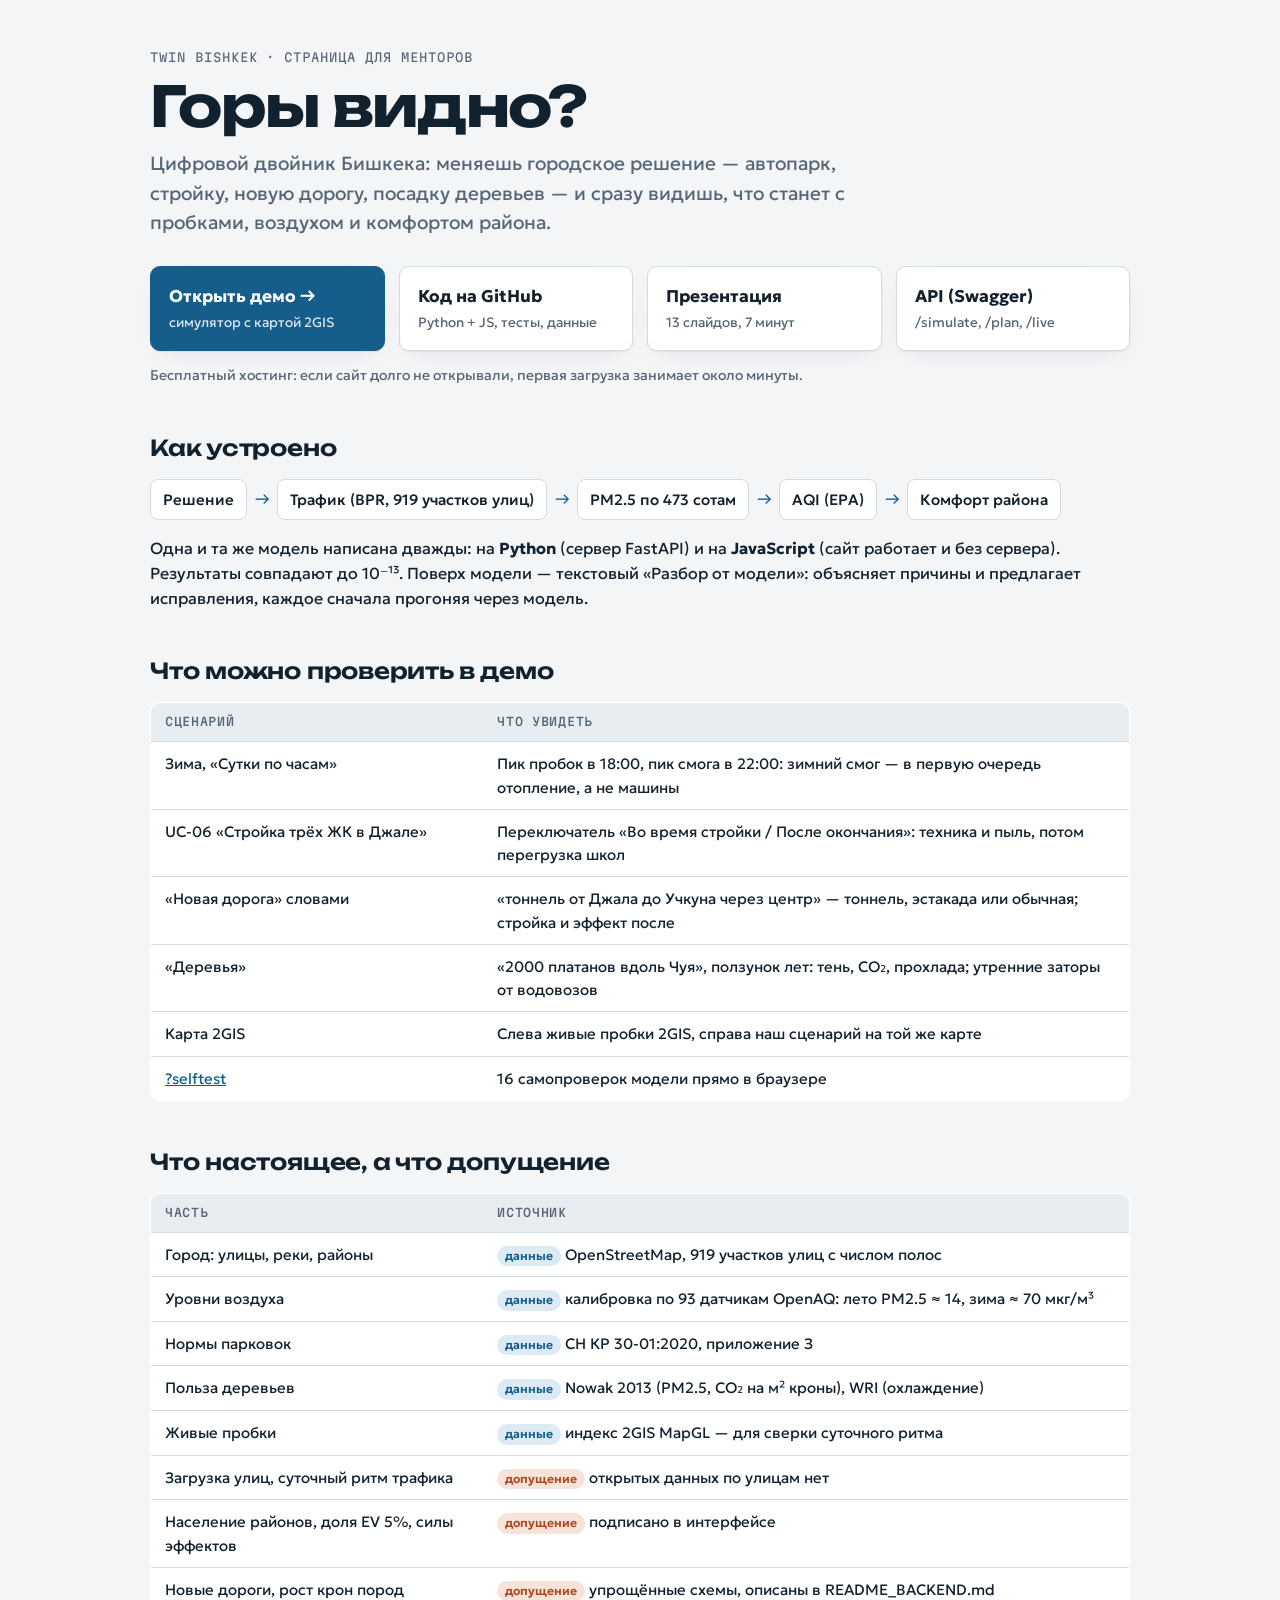
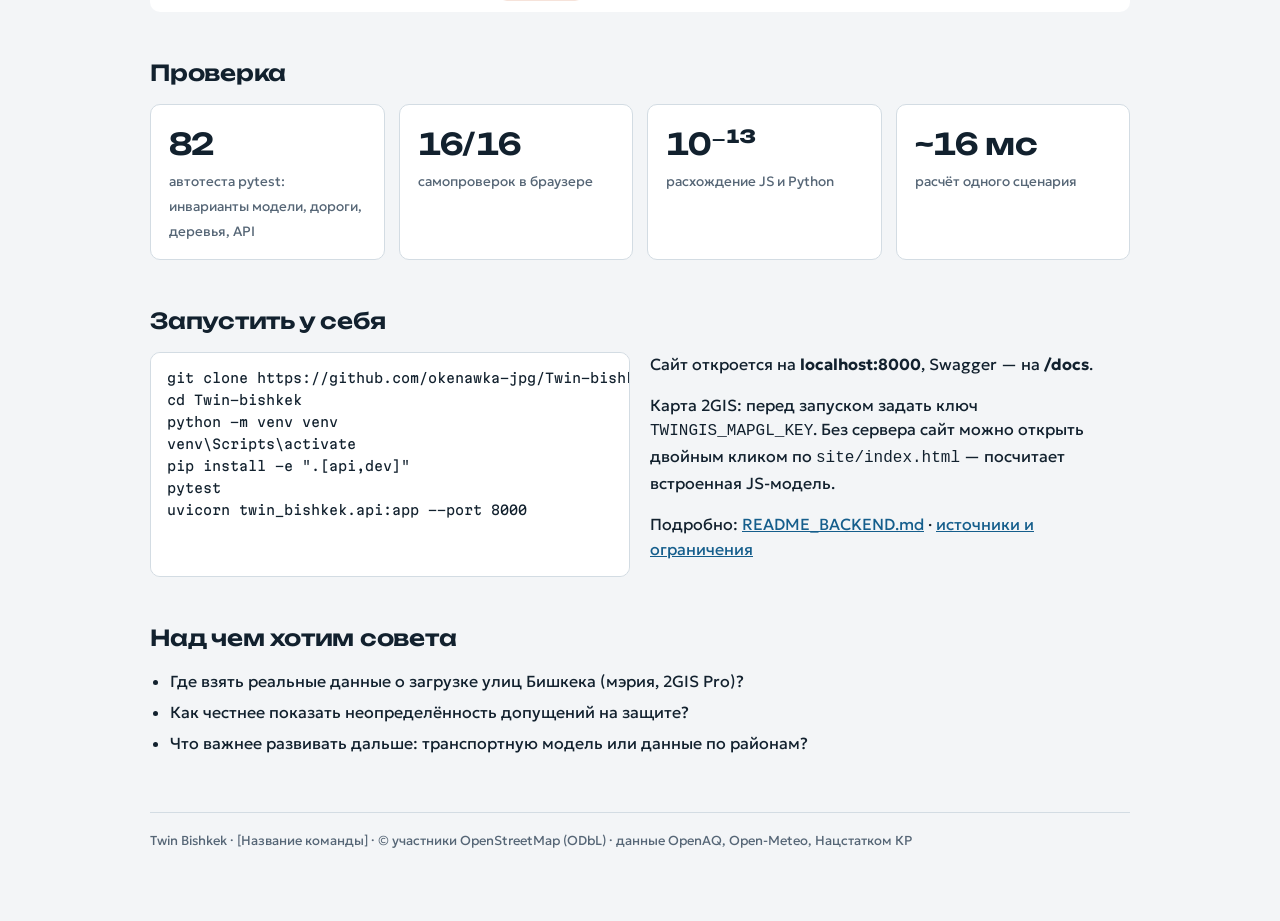
==== site/mentors.html @ c198eb64 "Страница для менторов: /mentors.html" ====
<!doctype html>
<html lang="ru">
<head>
<meta charset="utf-8">
<meta name="viewport" content="width=device-width, initial-scale=1">
<title>Twin Bishkek · для менторов</title>
<meta name="description" content="Всё о проекте Twin Bishkek на одной странице: демо, код, презентация, устройство модели, данные и ограничения.">
<link rel="preconnect" href="https://fonts.googleapis.com">
<link rel="preconnect" href="https://fonts.gstatic.com" crossorigin>
<link rel="stylesheet" href="https://fonts.googleapis.com/css2?family=Geologica:wght@300..700&family=Martian+Mono:wght@400;500&family=Unbounded:wght@400..800&display=swap">
<link rel="stylesheet" href="css/tokens.css">
<script>try { var t = localStorage.getItem('tb-theme'); if (t === 'light' || t === 'dark') document.documentElement.dataset.theme = t; } catch (e) {}</script>
<style>
  body { margin: 0; background: var(--bg); color: var(--text); font-family: var(--font-ui); font-size: 16px; line-height: 1.55; }
  .wrap { max-width: 980px; margin: 0 auto; padding: 48px 24px 72px; }
  .over { font-family: var(--font-mono); font-size: 12px; letter-spacing: .08em; text-transform: uppercase; color: var(--text-muted); margin: 0; }
  h1 { font-family: var(--font-display); font-weight: 700; font-size: clamp(36px, 6vw, 56px); line-height: 1.05; letter-spacing: -.03em; margin: 10px 0 14px; }
  h2 { font-family: var(--font-display); font-weight: 600; font-size: 22px; letter-spacing: -.01em; margin: 44px 0 14px; }
  .lead { font-size: 19px; color: var(--text-muted); max-width: 720px; margin: 0; }
  a { color: var(--accent); }
  .links { display: grid; grid-template-columns: repeat(auto-fit, minmax(210px, 1fr)); gap: 14px; margin-top: 28px; }
  .link { display: flex; flex-direction: column; gap: 4px; padding: 16px 18px; border-radius: var(--r-card); background: var(--surface); border: 1px solid var(--line); text-decoration: none; color: var(--text); box-shadow: var(--shadow-1); }
  .link:hover { border-color: var(--accent); }
  .link b { font-size: 17px; }
  .link span { font-size: 13.5px; color: var(--text-muted); }
  .link--main { background: var(--accent); border-color: var(--accent); color: var(--on-accent); }
  .link--main span { color: var(--on-accent); opacity: .85; }
  .flow { display: flex; flex-wrap: wrap; align-items: center; gap: 8px; }
  .flow span { padding: 8px 12px; border-radius: 8px; background: var(--surface); border: 1px solid var(--line); font-weight: 500; font-size: 15px; }
  .flow i { color: var(--accent); font-style: normal; }
  table { width: 100%; border-collapse: collapse; font-size: 15px; background: var(--surface); border: 1px solid var(--line); border-radius: var(--r-card); overflow: hidden; }
  th, td { text-align: left; padding: 10px 14px; border-bottom: 1px solid var(--line); vertical-align: top; }
  th { font-family: var(--font-mono); font-size: 11.5px; font-weight: 500; letter-spacing: .06em; text-transform: uppercase; color: var(--text-muted); background: var(--sunken); }
  tr:last-child td { border-bottom: 0; }
  .num { font-variant-numeric: tabular-nums; }
  .stats { display: grid; grid-template-columns: repeat(auto-fit, minmax(170px, 1fr)); gap: 14px; }
  .stat { padding: 16px 18px; border-radius: var(--r-card); background: var(--surface); border: 1px solid var(--line); }
  .stat b { display: block; font-family: var(--font-display); font-size: 30px; font-weight: 600; letter-spacing: -.02em; }
  .stat span { font-size: 13.5px; color: var(--text-muted); }
  ul { padding-left: 20px; margin: 0; } li { margin-bottom: 6px; }
  pre { margin: 0; padding: 14px 16px; border-radius: var(--r-card); background: var(--surface); border: 1px solid var(--line); font-family: var(--font-mono); font-size: 13px; line-height: 1.7; overflow-x: auto; white-space: pre; }
  .cols { display: grid; grid-template-columns: repeat(auto-fit, minmax(280px, 1fr)); gap: 20px; }
  .note { font-size: 14px; color: var(--text-muted); }
  .tag { display: inline-block; padding: 1px 8px; border-radius: 999px; font-size: 12px; font-weight: 600; }
  .tag--real { background: var(--better-soft); color: var(--better); }
  .tag--demo { background: var(--worse-soft); color: var(--worse); }
  footer { margin-top: 56px; padding-top: 18px; border-top: 1px solid var(--line); font-size: 13px; color: var(--text-muted); }
</style>
</head>
<body>
<main class="wrap">
  <p class="over">Twin Bishkek · страница для менторов</p>
  <h1>Горы видно?</h1>
  <p class="lead">Цифровой двойник Бишкека: меняешь городское решение — автопарк, стройку, новую дорогу, посадку деревьев — и сразу видишь, что станет с пробками, воздухом и комфортом района.</p>

  <div class="links">
    <a class="link link--main" href="./#/sim"><b>Открыть демо →</b><span>симулятор с картой 2GIS</span></a>
    <a class="link" href="https://github.com/okenawka-jpg/Twin-bishkek" target="_blank" rel="noopener"><b>Код на GitHub</b><span>Python + JS, тесты, данные</span></a>
    <a class="link" href="https://claude.ai/artifact/2KwKqiosoe73CHcUqBYnqK" target="_blank" rel="noopener"><b>Презентация</b><span>13 слайдов, 7 минут</span></a>
    <a class="link" href="./docs" target="_blank" rel="noopener"><b>API (Swagger)</b><span>/simulate, /plan, /live</span></a>
  </div>
  <p class="note">Бесплатный хостинг: если сайт долго не открывали, первая загрузка занимает около минуты.</p>

  <h2>Как устроено</h2>
  <div class="flow"><span>Решение</span><i>→</i><span>Трафик (BPR, 919 участков улиц)</span><i>→</i><span>PM2.5 по 473 сотам</span><i>→</i><span>AQI (EPA)</span><i>→</i><span>Комфорт района</span></div>
  <p>Одна и та же модель написана дважды: на <b>Python</b> (сервер FastAPI) и на <b>JavaScript</b> (сайт работает и без сервера). Результаты совпадают до 10⁻¹³. Поверх модели — текстовый «Разбор от модели»: объясняет причины и предлагает исправления, каждое сначала прогоняя через модель.</p>

  <h2>Что можно проверить в демо</h2>
  <table>
    <tr><th style="width:34%">Сценарий</th><th>Что увидеть</th></tr>
    <tr><td>Зима, «Сутки по часам»</td><td>Пик пробок в 18:00, пик смога в 22:00: зимний смог — в первую очередь отопление, а не машины</td></tr>
    <tr><td>UC-06 «Стройка трёх ЖК в Джале»</td><td>Переключатель «Во время стройки / После окончания»: техника и пыль, потом перегрузка школ</td></tr>
    <tr><td>«Новая дорога» словами</td><td>«тоннель от Джала до Учкуна через центр» — тоннель, эстакада или обычная; стройка и эффект после</td></tr>
    <tr><td>«Деревья»</td><td>«2000 платанов вдоль Чуя», ползунок лет: тень, CO₂, прохлада; утренние заторы от водовозов</td></tr>
    <tr><td>Карта 2GIS</td><td>Слева живые пробки 2GIS, справа наш сценарий на той же карте</td></tr>
    <tr><td><a href="./?selftest#/sim">?selftest</a></td><td>16 самопроверок модели прямо в браузере</td></tr>
  </table>

  <h2>Что настоящее, а что допущение</h2>
  <table>
    <tr><th style="width:34%">Часть</th><th>Источник</th></tr>
    <tr><td>Город: улицы, реки, районы</td><td><span class="tag tag--real">данные</span> OpenStreetMap, 919 участков улиц с числом полос</td></tr>
    <tr><td>Уровни воздуха</td><td><span class="tag tag--real">данные</span> калибровка по 93 датчикам OpenAQ: лето PM2.5 ≈ 14, зима ≈ 70 мкг/м³</td></tr>
    <tr><td>Нормы парковок</td><td><span class="tag tag--real">данные</span> СН КР 30-01:2020, приложение З</td></tr>
    <tr><td>Польза деревьев</td><td><span class="tag tag--real">данные</span> Nowak 2013 (PM2.5, CO₂ на м² кроны), WRI (охлаждение)</td></tr>
    <tr><td>Живые пробки</td><td><span class="tag tag--real">данные</span> индекс 2GIS MapGL — для сверки суточного ритма</td></tr>
    <tr><td>Загрузка улиц, суточный ритм трафика</td><td><span class="tag tag--demo">допущение</span> открытых данных по улицам нет</td></tr>
    <tr><td>Население районов, доля EV 5%, силы эффектов</td><td><span class="tag tag--demo">допущение</span> подписано в интерфейсе</td></tr>
    <tr><td>Новые дороги, рост крон пород</td><td><span class="tag tag--demo">допущение</span> упрощённые схемы, описаны в README_BACKEND.md</td></tr>
  </table>

  <h2>Проверка</h2>
  <div class="stats">
    <div class="stat"><b class="num">82</b><span>автотеста pytest: инварианты модели, дороги, деревья, API</span></div>
    <div class="stat"><b class="num">16/16</b><span>самопроверок в браузере</span></div>
    <div class="stat"><b class="num">10⁻¹³</b><span>расхождение JS и Python</span></div>
    <div class="stat"><b class="num">~16 мс</b><span>расчёт одного сценария</span></div>
  </div>

  <h2>Запустить у себя</h2>
  <div class="cols">
    <pre>git clone https://github.com/okenawka-jpg/Twin-bishkek
cd Twin-bishkek
python -m venv venv
venv\Scripts\activate
pip install -e ".[api,dev]"
pytest
uvicorn twin_bishkek.api:app --port 8000</pre>
    <div>
      <p style="margin-top:0">Сайт откроется на <b>localhost:8000</b>, Swagger — на <b>/docs</b>.</p>
      <p>Карта 2GIS: перед запуском задать ключ <code>TWINGIS_MAPGL_KEY</code>. Без сервера сайт можно открыть двойным кликом по <code>site/index.html</code> — посчитает встроенная JS-модель.</p>
      <p>Подробно: <a href="https://github.com/okenawka-jpg/Twin-bishkek/blob/main/README_BACKEND.md" target="_blank" rel="noopener">README_BACKEND.md</a> · <a href="https://github.com/okenawka-jpg/Twin-bishkek/tree/main/docs" target="_blank" rel="noopener">источники и ограничения</a></p>
    </div>
  </div>

  <h2>Над чем хотим совета</h2>
  <ul>
    <li>Где взять реальные данные о загрузке улиц Бишкека (мэрия, 2GIS Pro)?</li>
    <li>Как честнее показать неопределённость допущений на защите?</li>
    <li>Что важнее развивать дальше: транспортную модель или данные по районам?</li>
  </ul>

  <footer>Twin Bishkek · [Название команды] · © участники OpenStreetMap (ODbL) · данные OpenAQ, Open-Meteo, Нацстатком КР</footer>
</main>
</body>
</html>
---- site/css/tokens.css ----
/* Twin Bishkek · дизайн-токены «Ала-Тоо».
   День — основная тема; Ночь включается по системе или кнопкой ☀/☾ (data-theme на <html>).
   Цвета шкалы AQI одинаковы в обеих темах и зарезервированы под данные. */

:root {
  /* Поверхности и текст — День */
  --bg: #F3F5F7;            /* Фирн */
  --surface: #FFFFFF;       /* Бумага */
  --sunken: #E8EDF1;        /* Туман */
  --line: #D3DCE3;          /* Линия */
  --line-input: #8494A3;    /* Риска: рамки полей, disabled */
  --text: #12212E;          /* Тушь */
  --text-muted: #566676;    /* Сланец */

  --accent: #155E8C;        /* Иссык-Куль */
  --accent-hover: #0F4C73;
  --accent-soft: #DCEAF4;   /* Лёд */
  --on-accent: #FFFFFF;

  --better: var(--accent);
  --better-soft: var(--accent-soft);
  --worse: #B0461E;         /* Уголь */
  --worse-soft: #F6E3DA;    /* Зола */

  /* Панорама и карта */
  --haze: #BDAA88;          /* Смог — только дымка */
  --sky-top: #DCE9F3;
  --sky-bottom: #F3F5F7;
  --ridge-far: #A9BCCD;
  --ridge-mid: #7F98AE;
  --ridge-near: #5F778C;
  --snow: #FFFFFF;
  --skyline: #30475B;
  --water: #8EC1E0;
  --water-ink: #2F6E96;
  --stars: 0;
  --windows: 0;
  --map-land: #E8EDF1;
  --map-outside: #F3F5F7;
  --map-halo: rgba(255, 255, 255, .9);
  --map-street: #12212E;

  /* Дельта-слой Δ (дивергентная шкала без цветов AQI) */
  --d-b3: #155E8C; --d-b2: #5E97BF; --d-b1: #B5D2E6;
  --d-0: #DDE3E8;
  --d-w1: #F1C9B6; --d-w2: #DC8A63; --d-w3: #B0461E;

  --shadow-1: 0 1px 2px rgba(18, 33, 46, .06), 0 8px 24px -12px rgba(18, 33, 46, .12);
  --shadow-2: 0 2px 6px rgba(18, 33, 46, .08), 0 18px 40px -16px rgba(18, 33, 46, .22);
  --focus: 0 0 0 3px rgba(21, 94, 140, .35);
  --glass: rgba(255, 255, 255, .78);

  /* Шкала AQI (US EPA 2024, тона приглушены) — одна для обеих тем */
  --aqi-0: #4CB87A; --aqi-ink-0: #12212E;
  --aqi-1: #EFD24A; --aqi-ink-1: #12212E;
  --aqi-2: #F2953A; --aqi-ink-2: #12212E;
  --aqi-3: #E8604C; --aqi-ink-3: #12212E;
  --aqi-4: #8A4BA6; --aqi-ink-4: #FFFFFF;
  --aqi-5: #6A1F3D; --aqi-ink-5: #FFFFFF;
  --aqi-outline: transparent;

  /* Типографика */
  --font-display: "Unbounded", "Geologica", system-ui, sans-serif;
  --font-ui: "Geologica", "Segoe UI", system-ui, sans-serif;
  --font-mono: "Martian Mono", ui-monospace, "SFMono-Regular", Menlo, monospace;

  /* Форма */
  --r-control: 6px;
  --r-card: 10px;
  --r-pill: 999px;
  --sidebar-w: 320px;

  /* Движение */
  --ease: cubic-bezier(.2, .7, .2, 1);
  --t-fast: 120ms;
  --t-med: 300ms;
  --t-slow: 600ms;

  color-scheme: light;
}

/* Ночь: значения одинаковы для системной тёмной темы и для явного data-theme="dark" */
@media (prefers-color-scheme: dark) {
  :root:not([data-theme="light"]) {
    --bg: #0C131A; --surface: #121C26; --sunken: #0A1016; --line: #243444; --line-input: #5E7184;
    --text: #E4ECF2; --text-muted: #8CA0B3;
    --accent: #63B4E4; --accent-hover: #86C6EC; --accent-soft: #15324A; --on-accent: #0C131A;
    --worse: #F08A5D; --worse-soft: #3A2118;
    --haze: #8A6B48; --sky-top: #0B1219; --sky-bottom: #172634;
    --ridge-far: #1E3042; --ridge-mid: #24394F; --ridge-near: #2E4760; --snow: #C9D8E4; --skyline: #0A1118;
    --water: #2F5F80; --water-ink: #7DB3D6; --stars: .7; --windows: .85; --map-land: #101A23; --map-outside: #0C131A; --map-halo: rgba(12, 19, 26, .88); --map-street: #E4ECF2;
    --d-b3: #63B4E4; --d-b2: #3E7FA8; --d-b1: #1F4560; --d-0: #1A2632; --d-w1: #5A3324; --d-w2: #A9583A; --d-w3: #F08A5D;
    --shadow-1: none; --shadow-2: 0 18px 40px -16px rgba(0, 0, 0, .6);
    --focus: 0 0 0 3px rgba(99, 180, 228, .4);
    --glass: rgba(18, 28, 38, .8);
    --aqi-outline: rgba(228, 236, 242, .35);
    color-scheme: dark;
  }
}
:root[data-theme="dark"] {
  --bg: #0C131A; --surface: #121C26; --sunken: #0A1016; --line: #243444; --line-input: #5E7184;
  --text: #E4ECF2; --text-muted: #8CA0B3;
  --accent: #63B4E4; --accent-hover: #86C6EC; --accent-soft: #15324A; --on-accent: #0C131A;
  --worse: #F08A5D; --worse-soft: #3A2118;
  --haze: #8A6B48; --sky-top: #0B1219; --sky-bottom: #172634;
  --ridge-far: #1E3042; --ridge-mid: #24394F; --ridge-near: #2E4760; --snow: #C9D8E4; --skyline: #0A1118;
  --water: #2F5F80; --water-ink: #7DB3D6; --stars: .7; --windows: .85; --map-land: #101A23; --map-outside: #0C131A; --map-halo: rgba(12, 19, 26, .88); --map-street: #E4ECF2;
  --d-b3: #63B4E4; --d-b2: #3E7FA8; --d-b1: #1F4560; --d-0: #1A2632; --d-w1: #5A3324; --d-w2: #A9583A; --d-w3: #F08A5D;
  --shadow-1: none; --shadow-2: 0 18px 40px -16px rgba(0, 0, 0, .6);
  --focus: 0 0 0 3px rgba(99, 180, 228, .4);
  --glass: rgba(18, 28, 38, .8);
  --aqi-outline: rgba(228, 236, 242, .35);
  color-scheme: dark;
}
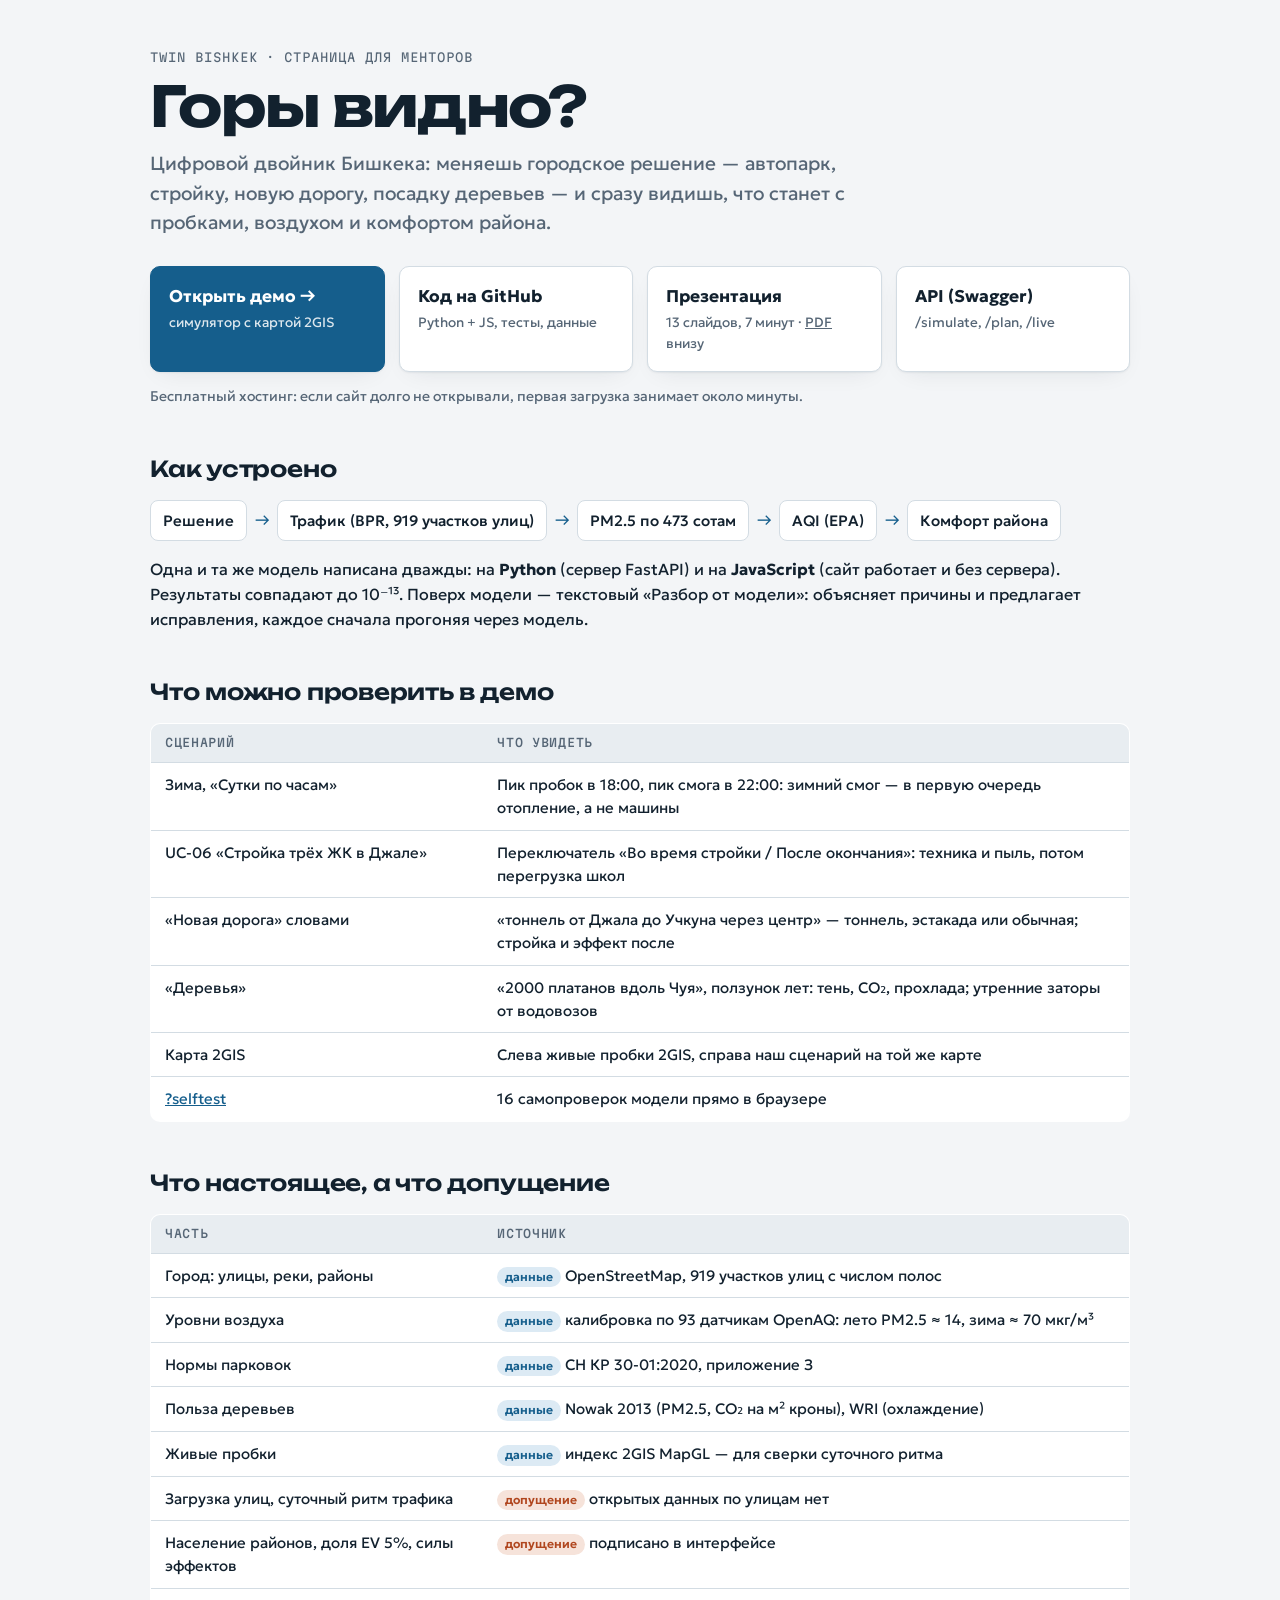
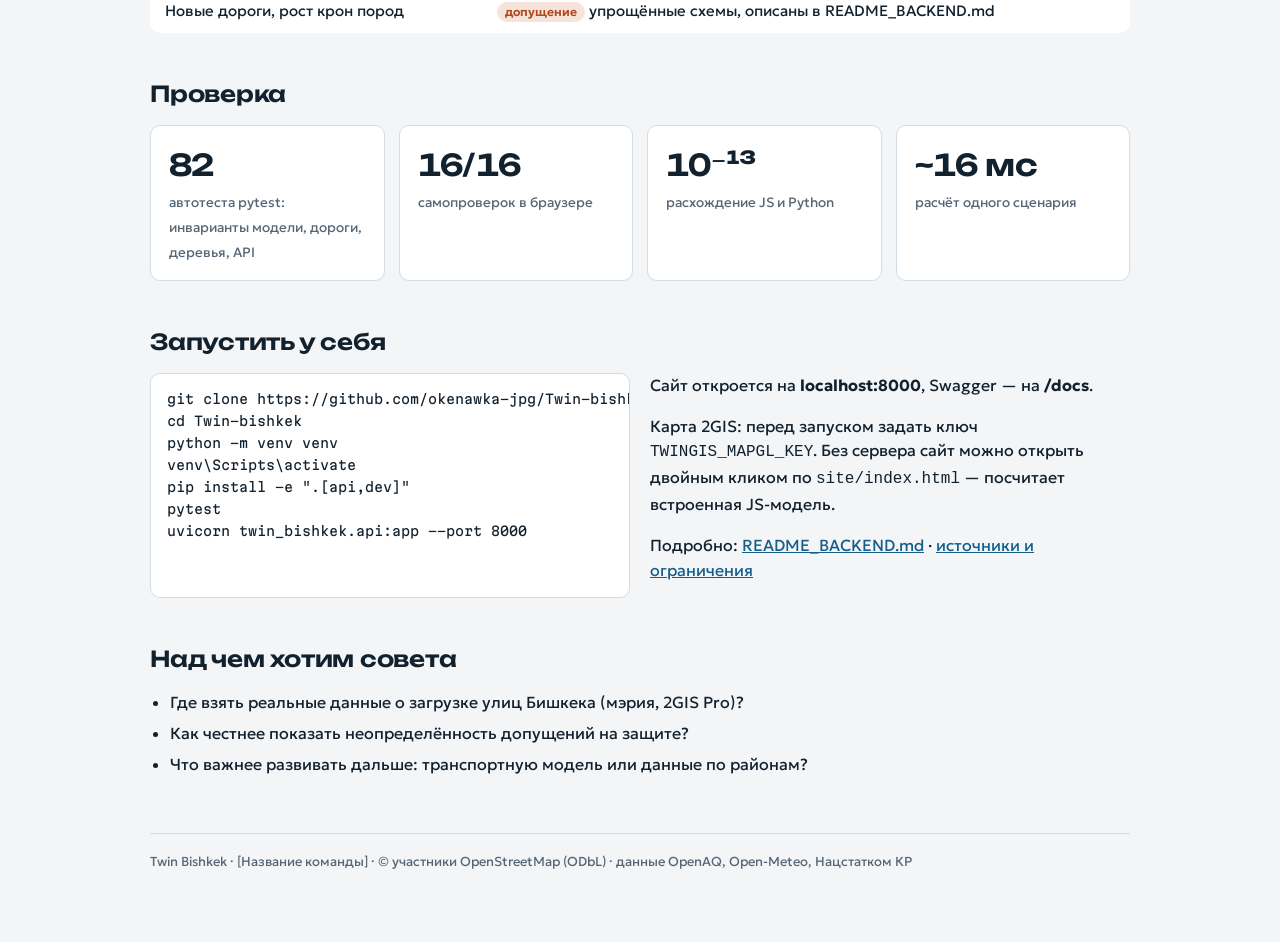
==== commit a928d983: "Презентация на сайте (HTML + PDF), открыта всем; ссылки обновлены" ====
--- a/site/mentors.html
+++ b/site/mentors.html
@@ -56,7 +56,7 @@
   <div class="links">
     <a class="link link--main" href="./#/sim"><b>Открыть демо →</b><span>симулятор с картой 2GIS</span></a>
     <a class="link" href="https://github.com/okenawka-jpg/Twin-bishkek" target="_blank" rel="noopener"><b>Код на GitHub</b><span>Python + JS, тесты, данные</span></a>
-    <a class="link" href="https://claude.ai/artifact/2KwKqiosoe73CHcUqBYnqK" target="_blank" rel="noopener"><b>Презентация</b><span>13 слайдов, 7 минут</span></a>
+    <a class="link" href="presentation.html" target="_blank" rel="noopener"><b>Презентация</b><span>13 слайдов, 7 минут · <u>PDF</u> внизу</span></a>
     <a class="link" href="./docs" target="_blank" rel="noopener"><b>API (Swagger)</b><span>/simulate, /plan, /live</span></a>
   </div>
   <p class="note">Бесплатный хостинг: если сайт долго не открывали, первая загрузка занимает около минуты.</p>
